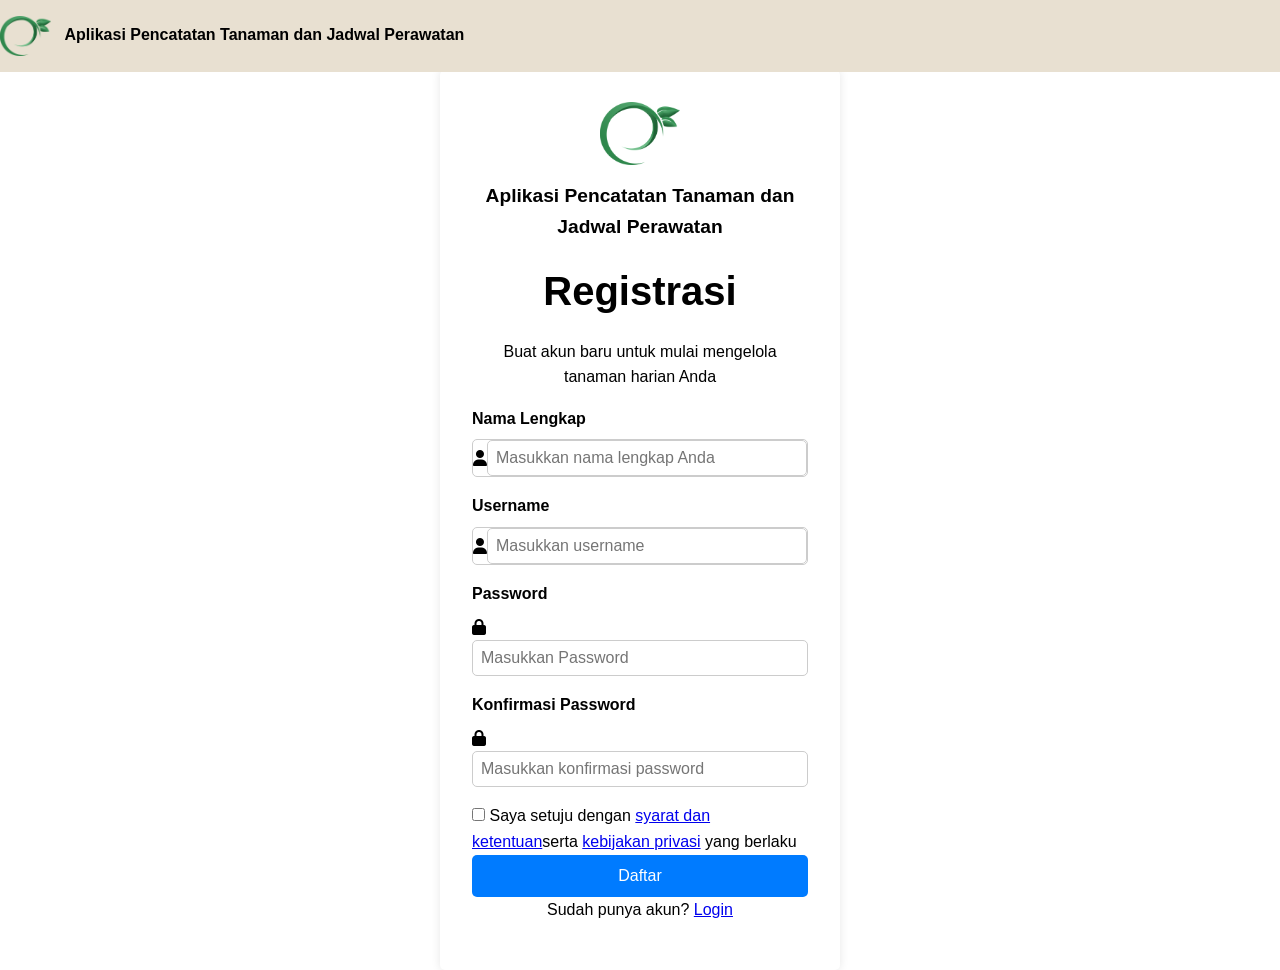
==== index.html @ 8bfcc026 "feat: membuat form registrasi dengan validasi input" ====
<!DOCTYPE html>
<html lang="en">

<head>
    <meta charset="UTF-8">
    <meta name="viewport" content="width=device-width, initial-scale=1.0">
    <title>Registrasi</title>
    <link rel="stylesheet" href="https://cdnjs.cloudflare.com/ajax/libs/font-awesome/6.4.0/css/all.min.css">
    <link rel="stylesheet" href="css/style.css">
</head>

<body>
    <nav class="navbar">
        <div class="container">
            <div class="logo">
                <img src="logo.png" alt="Logo">
                Aplikasi Pencatatan Tanaman dan Jadwal Perawatan
            </div>
        </div>
    </nav>
    <div class="form-container">
        <div class="logo"></div>
        <img src="logo.png" alt="Logo">
        <h3>Aplikasi Pencatatan Tanaman dan Jadwal Perawatan</h3>
        <h1>Registrasi</h1>
        <p>Buat akun baru untuk mulai mengelola tanaman harian Anda</p>
        <form id="registrationFrom">
            <div class="form-group">
                <label for="name">Nama Lengkap</label>
                <div class="input-box">
                    <i class="fas fa-user"></i>
                    <input type="text" id="name" name="name" placeholder="Masukkan nama lengkap Anda" required>
                </div>
                <div class="error-message" id="nameError">Nama tidak boleh kosong</div>
            </div>
            <div class="form-group">
                <label for="username">Username</label>
                <div class="input-box">
                    <i class="fas fa-user"></i>
                    <input type="text" id="username" name="username" placeholder="Masukkan username" required>
                </div>
                <div class="error-message" id="usernameError">Username tidak boleh kosong</div>
            </div>
            <div class="form-group">
                <label for="email">Password</label>
                <span class="icon-box"><i class="fa-solid fa-lock"></i></span>
                <input type="email" id="email" name="email" placeholder="Masukkan Password" required>
                <div class="error-message" id="emailError">Password tidak boleh kosong</div>
            </div>
            <div class="form-group">
                <label for="password">Konfirmasi Password</label>
                <span class="icon-box"><i class="fa-solid fa-lock"></i></span>
                <input type="password" id="password" name="password" placeholder="Masukkan konfirmasi password"
                    required>
                <div class="error-message" id="passwordError">password tidak valid</div>
        </form>
    </div>
    <div class="terms-group">
        <input type="checkbox" id="terms" name="terms" required>
        <label for="terms">Saya setuju dengan <a href="#">syarat dan ketentuan</a>serta <a href="#">kebijakan
                privasi</a></label>
        yang berlaku
        <div class="error-message" id="termsError">Anda harus menyetujui syarat dan ketentuan serta kebijakan privasi
        </div>
    </div>
    <button type="submit" class="btn-daftar" id="registerButton">Daftar</button>
    <p>Sudah punya akun? <a href="login.html">Login</a></p>
</body>

</html>
---- css/style.css ----
* {
    margin: 0;
    padding: 0;
    box-sizing: border-box;
}
body {
    font-family: Arial, sans-serif;
    line-height: 1.6;
}
body {
    padding-top: 70px;
}
.navbar {
    background-color: #E8E0D1;
    color: #fff;
    padding: 1rem 0;
    position: fixed;
    top: 0;
    width: 100%;
    z-index: 1000;
}
.navbar container {
    display: flex;
    justify-content: space-between;
    align-items: center;
    max-width: 1200px;
    margin: 0 auto;
    padding: 0 1rem;
}
.navbar .logo {
    font-size: 1.rem;
    font-weight: bold;
    color: black;
    text-decoration: none;
}
.logo img {
    height: 40px;
    vertical-align: middle;
    margin-right: 10px;
}
.form-container {
    max-width: 400px;
    margin: 0 auto;
    padding: 2rem;
    background-color: #fff;
    border-radius: 5px;
    box-shadow: 0 0 10px rgba(0, 0, 0, 0.1);
}
.form-container img {
    display: block;
    width: 80px;        
    height: auto;
    margin: 0 auto 1rem; 
}
.form-container h3 {
    text-align: center;
    margin-bottom: 1rem;
    font-size: 1.2rem;
    font-weight: bold;
}
.form-container h1 {
    text-align: center;
    margin-bottom: 1rem;
    font-size: 2.5rem;
    font-weight: bold;
}
.form-container p {
    text-align: center;
    margin-bottom: 1rem;
}
.form-group {
    margin-bottom: 1rem;
    position: relative;
}
.form-group label {
    display: block;
    margin-bottom: 0.5rem;
    font-weight: bold;
}
.form-group input {
    width: 100%;
    padding: 0.5rem;
    border: 1px solid #ccc;
    border-radius: 5px;
    font-size: 1rem;
}
.form-group .input-box {
    display: flex;
    align-items: center;
    border: 1px solid #ccc;
    border-radius: 5px;
    background-color: #fff;
    overflow: hidden; 
}
.form-group:focus {
    border-color: #007BFF;
    outline: none;
}
.error-message {
    color: red;
    font-size: 0.875rem;
    margin-top: 0.25rem;
    display: none;
}
.btn-daftar {
    width: 100%;
    padding: 0.75rem;
    background-color: #007BFF;
    color: #fff;
    border: none;
    border-radius: 5px;
    font-size: 1rem;
    cursor: pointer;
}
.btn-daftar:hover {
    background-color: #0056b3;
}
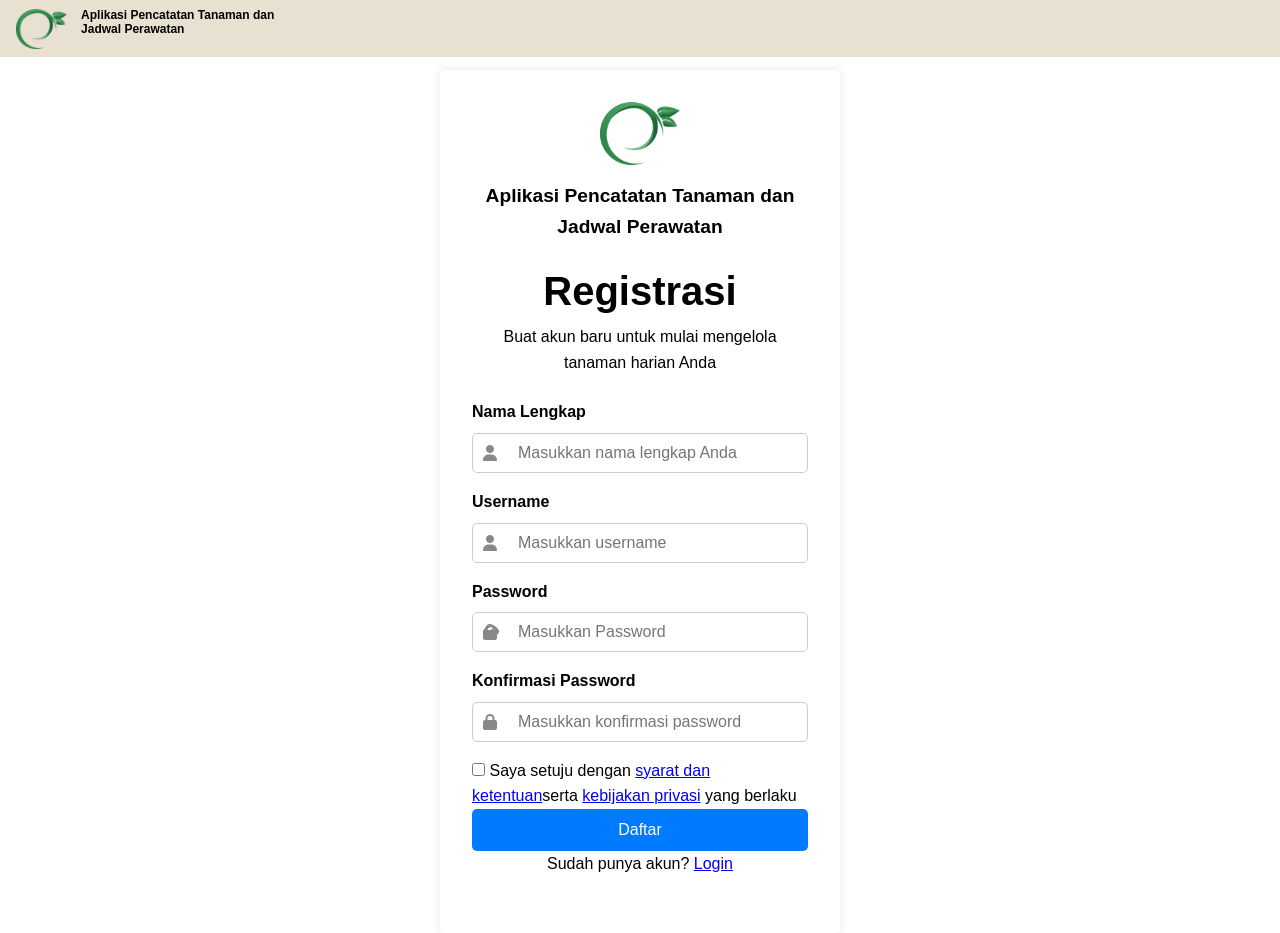
==== commit 1918ecef: "Menambahkan halaman dashboard, grafik, dan tabel aktivitas tanaman" ====
--- a/index.html
+++ b/index.html
@@ -14,7 +14,8 @@
         <div class="container">
             <div class="logo">
                 <img src="logo.png" alt="Logo">
-                Aplikasi Pencatatan Tanaman dan Jadwal Perawatan
+                <a class="navbar-brand" href="#"><b>Aplikasi Pencatatan Tanaman dan
+                        <br> Jadwal Perawatan</b></a>
             </div>
         </div>
     </nav>
@@ -43,28 +44,36 @@
             </div>
             <div class="form-group">
                 <label for="email">Password</label>
-                <span class="icon-box"><i class="fa-solid fa-lock"></i></span>
-                <input type="email" id="email" name="email" placeholder="Masukkan Password" required>
-                <div class="error-message" id="emailError">Password tidak boleh kosong</div>
+                <div class="input-box">
+                    <i class="fas fa-lock"></i>
+                    <input type="password" id="password" name="password" placeholder="Masukkan Password" required>
+                    <i class="fas fa-eye toggle-password" id="togglePassword"></i>
+                </div>
+                <div class="error-message" id="passwordError">Password tidak boleh kosong</div>
             </div>
             <div class="form-group">
-                <label for="password">Konfirmasi Password</label>
-                <span class="icon-box"><i class="fa-solid fa-lock"></i></span>
-                <input type="password" id="password" name="password" placeholder="Masukkan konfirmasi password"
-                    required>
-                <div class="error-message" id="passwordError">password tidak valid</div>
+                <label for="confirmPassword">Konfirmasi Password</label>
+                <div class="input-box">
+                    <i class="fas fa-lock"></i>
+                    <input type="password" id="confirmPassword" name="confirmPassword"
+                        placeholder="Masukkan konfirmasi password" required>
+                </div>
+                <div class="error-message" id="confirmPasswordError">password tidak valid</div>
+            </div>
         </form>
+
+        <div class="terms-group">
+            <input type="checkbox" id="terms" name="terms" required>
+            <label for="terms">Saya setuju dengan <a href="#">syarat dan ketentuan</a>serta <a href="#">kebijakan
+                    privasi</a></label>
+            yang berlaku
+            <div class="error-message" id="termsError">Anda harus menyetujui syarat dan ketentuan serta kebijakan
+                privasi
+            </div>
+        </div>
+        <button type="submit" class="btn-daftar" id="registerButton">Daftar</button>
+        <p>Sudah punya akun? <a href="login.html">Login</a></p>
     </div>
-    <div class="terms-group">
-        <input type="checkbox" id="terms" name="terms" required>
-        <label for="terms">Saya setuju dengan <a href="#">syarat dan ketentuan</a>serta <a href="#">kebijakan
-                privasi</a></label>
-        yang berlaku
-        <div class="error-message" id="termsError">Anda harus menyetujui syarat dan ketentuan serta kebijakan privasi
-        </div>
-    </div>
-    <button type="submit" class="btn-daftar" id="registerButton">Daftar</button>
-    <p>Sudah punya akun? <a href="login.html">Login</a></p>
 </body>
 
 </html>
--- a/css/style.css
+++ b/css/style.css
@@ -13,7 +13,7 @@
 .navbar {
     background-color: #E8E0D1;
     color: #fff;
-    padding: 1rem 0;
+    padding: 0.5rem 1rem;
     position: fixed;
     top: 0;
     width: 100%;
@@ -32,6 +32,15 @@
     font-weight: bold;
     color: black;
     text-decoration: none;
+}
+.navbar-brand {
+    font-size: 12px;
+    font-weight: bold;
+    color: black;
+    text-decoration: none;
+    max-width: 250px;
+    display: inline-block;
+    line-height: 1.2;
 }
 .logo img {
     height: 40px;
@@ -54,19 +63,19 @@
 }
 .form-container h3 {
     text-align: center;
-    margin-bottom: 1rem;
+    margin-bottom: 1.0rem;
     font-size: 1.2rem;
     font-weight: bold;
 }
 .form-container h1 {
     text-align: center;
-    margin-bottom: 1rem;
+    margin-bottom: 0.1rem;
     font-size: 2.5rem;
     font-weight: bold;
 }
 .form-container p {
     text-align: center;
-    margin-bottom: 1rem;
+    margin-bottom: 1.5rem;
 }
 .form-group {
     margin-bottom: 1rem;
@@ -79,18 +88,38 @@
 }
 .form-group input {
     width: 100%;
-    padding: 0.5rem;
-    border: 1px solid #ccc;
+    padding: 10px 10px;
+    border: none;
     border-radius: 5px;
     font-size: 1rem;
+    background: transparent;
 }
 .form-group .input-box {
+    position: relative;
     display: flex;
     align-items: center;
     border: 1px solid #ccc;
     border-radius: 5px;
     background-color: #fff;
     overflow: hidden; 
+    padding-left: 35px;
+}
+.form-group .input-box i {
+    position: absolute;
+    left: 10px;
+    color: #888;
+    font-size: 1rem;
+}
+.form-group .input-box .toggle-password {
+    position: absolute;
+    cursor: pointer;
+    color: #888;
+    margin-left: auto;
+    margin-right: 5px;
+    font-size: 0.9rem;
+}
+.form-group .input-box .toggle-password:hover {
+    color: #333;
 }
 .form-group:focus {
     border-color: #007BFF;
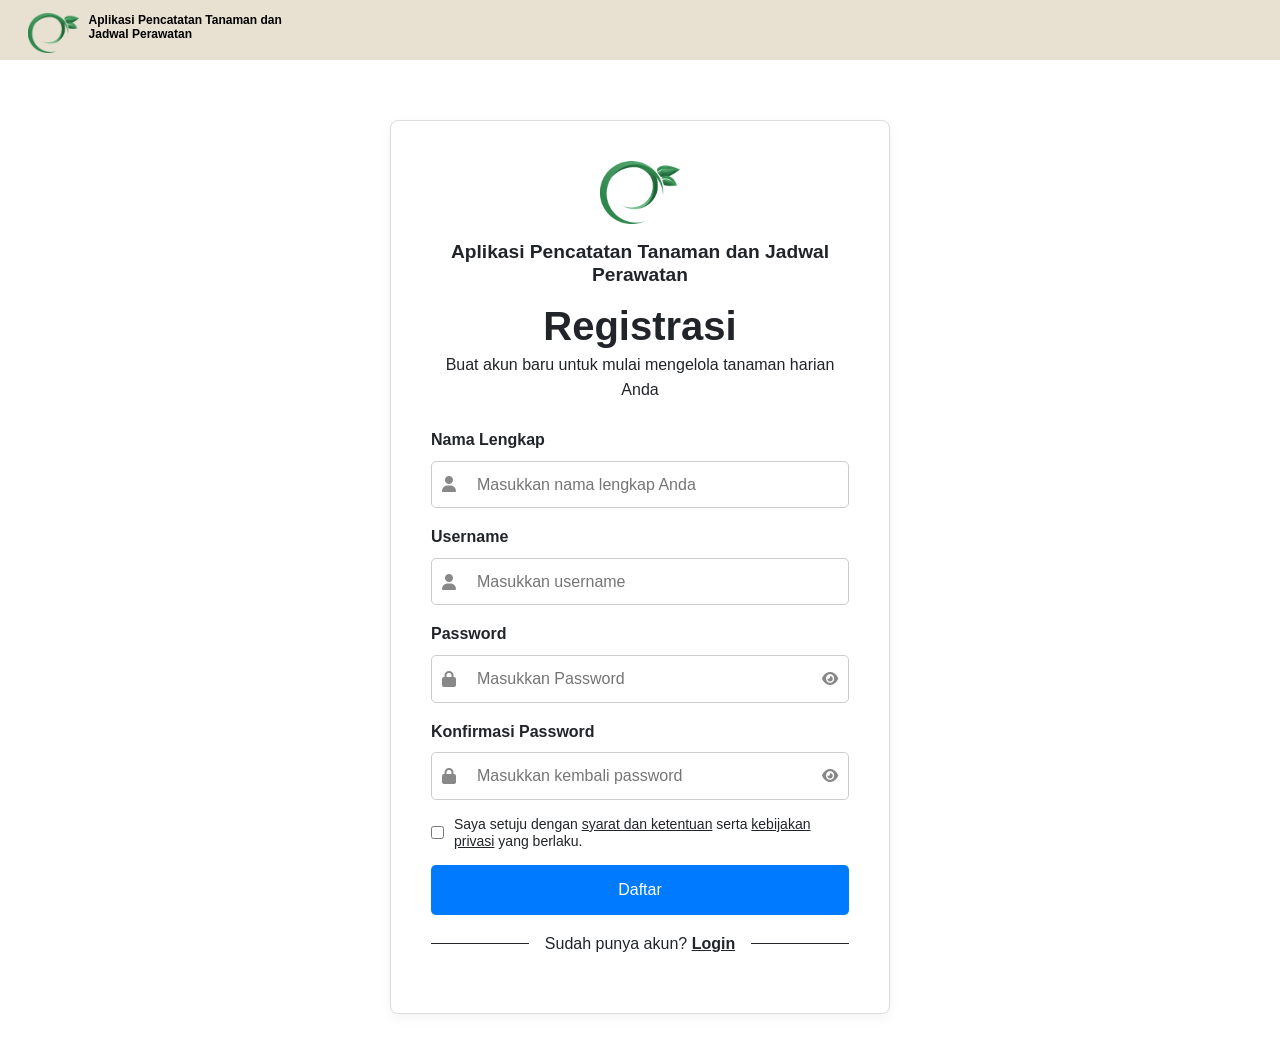
==== commit 1933879b: "style: memperbaiki navigasi halaman registrasi serta sidebar dashboard dan riwayat" ====
--- a/index.html
+++ b/index.html
@@ -5,18 +5,22 @@
     <meta charset="UTF-8">
     <meta name="viewport" content="width=device-width, initial-scale=1.0">
     <title>Registrasi</title>
+    <link href="https://cdn.jsdelivr.net/npm/bootstrap@5.3.3/dist/css/bootstrap.min.css" rel="stylesheet">
     <link rel="stylesheet" href="https://cdnjs.cloudflare.com/ajax/libs/font-awesome/6.4.0/css/all.min.css">
     <link rel="stylesheet" href="css/style.css">
 </head>
 
 <body>
     <nav class="navbar">
-        <div class="container">
-            <div class="logo">
-                <img src="logo.png" alt="Logo">
-                <a class="navbar-brand" href="#"><b>Aplikasi Pencatatan Tanaman dan
-                        <br> Jadwal Perawatan</b></a>
-            </div>
+        <div class="container ms-0 align-items-center">
+            <a class="navbar-brand d-flex" href="#">
+                <div class="logo">
+                    <img src="logo.png" alt="Logo">
+                </div>
+                <b>Aplikasi
+                    Pencatatan Tanaman dan
+                    <br> Jadwal Perawatan</b>
+            </a>
         </div>
     </nav>
     <div class="form-container">
@@ -56,24 +60,37 @@
                 <div class="input-box">
                     <i class="fas fa-lock"></i>
                     <input type="password" id="confirmPassword" name="confirmPassword"
-                        placeholder="Masukkan konfirmasi password" required>
+                        placeholder="Masukkan kembali password" required>
+                    <i class="fas fa-eye toggle-password" id="toggleConfirmPassword"></i>
                 </div>
                 <div class="error-message" id="confirmPasswordError">password tidak valid</div>
             </div>
         </form>
 
         <div class="terms-group">
-            <input type="checkbox" id="terms" name="terms" required>
-            <label for="terms">Saya setuju dengan <a href="#">syarat dan ketentuan</a>serta <a href="#">kebijakan
-                    privasi</a></label>
-            yang berlaku
-            <div class="error-message" id="termsError">Anda harus menyetujui syarat dan ketentuan serta kebijakan
-                privasi
+            <div class="d-flex mb-3">
+                <input type="checkbox" id="terms" name="terms" required>
+                <div class="checkmark">
+                    <label for="terms">Saya setuju dengan <a href="#" class="text-dark">syarat dan ketentuan</a>
+                        serta <a href="#" class="text-dark">kebijakan
+                            privasi</a> yang berlaku.</label>
+                    <div class="error-message" id="termsError">Anda harus menyetujui syarat dan ketentuan serta
+                        kebijakan
+                        privasi
+                    </div>
+                </div>
+            </div>
+            <button type="submit" class="btn-daftar" id="registerButton">Daftar</button>
+            <div class="d-flex align-items-center my-3">
+                <div class="flex-grow-1 border-bottom border-dark"></div>
+                <span class="px-3">Sudah punya akun? <a href="#" class="fw-bold text-dark">Login</a></span>
+                <div class="flex-grow-1 border-bottom border-dark"></div>
             </div>
         </div>
-        <button type="submit" class="btn-daftar" id="registerButton">Daftar</button>
-        <p>Sudah punya akun? <a href="login.html">Login</a></p>
     </div>
+    </div>
+    <script src="https://cdn.jsdelivr.net/npm/bootstrap@5.3.3/dist/js/bootstrap.bundle.min.js"></script>
+    <script src="js/script.js"></script>
 </body>
 
 </html>
--- a/css/style.css
+++ b/css/style.css
@@ -3,97 +3,96 @@
     padding: 0;
     box-sizing: border-box;
 }
+
 body {
     font-family: Arial, sans-serif;
     line-height: 1.6;
+    padding-top: 80px;
+    /* Adjust this value based on the height of your navbar */
 }
-body {
-    padding-top: 70px;
-}
+
 .navbar {
     background-color: #E8E0D1;
-    color: #fff;
     padding: 0.5rem 1rem;
     position: fixed;
     top: 0;
     width: 100%;
     z-index: 1000;
+    height: 60px;
 }
-.navbar container {
-    display: flex;
-    justify-content: space-between;
-    align-items: center;
-    max-width: 1200px;
-    margin: 0 auto;
-    padding: 0 1rem;
-}
-.navbar .logo {
-    font-size: 1.rem;
-    font-weight: bold;
-    color: black;
-    text-decoration: none;
-}
+
 .navbar-brand {
     font-size: 12px;
-    font-weight: bold;
     color: black;
     text-decoration: none;
     max-width: 250px;
     display: inline-block;
     line-height: 1.2;
 }
+
 .logo img {
     height: 40px;
     vertical-align: middle;
     margin-right: 10px;
+    margin-left: auto;
 }
+
 .form-container {
-    max-width: 400px;
-    margin: 0 auto;
-    padding: 2rem;
-    background-color: #fff;
-    border-radius: 5px;
-    box-shadow: 0 0 10px rgba(0, 0, 0, 0.1);
+    max-width: 500px;
+    margin: 40px auto;
+    padding: 40px;
+    background-color: #ffffff;
+    border: 1px solid #ddd;
+    border-radius: 8px;
+    box-shadow: 0 4px 12px rgba(0, 0, 0, 0.05);
+
 }
+
 .form-container img {
     display: block;
-    width: 80px;        
+    width: 80px;
     height: auto;
-    margin: 0 auto 1rem; 
+    margin: 0 auto 1rem;
 }
+
 .form-container h3 {
     text-align: center;
     margin-bottom: 1.0rem;
     font-size: 1.2rem;
     font-weight: bold;
 }
+
 .form-container h1 {
     text-align: center;
     margin-bottom: 0.1rem;
     font-size: 2.5rem;
     font-weight: bold;
 }
+
 .form-container p {
     text-align: center;
     margin-bottom: 1.5rem;
 }
+
 .form-group {
     margin-bottom: 1rem;
     position: relative;
 }
+
 .form-group label {
     display: block;
     margin-bottom: 0.5rem;
     font-weight: bold;
 }
+
 .form-group input {
     width: 100%;
     padding: 10px 10px;
     border: none;
-    border-radius: 5px;
     font-size: 1rem;
     background: transparent;
 }
+
 .form-group .input-box {
     position: relative;
     display: flex;
@@ -101,36 +100,57 @@
     border: 1px solid #ccc;
     border-radius: 5px;
     background-color: #fff;
-    overflow: hidden; 
+    overflow: hidden;
     padding-left: 35px;
 }
+
+.form-group .input-box input {
+    border: none;
+    outline: none;
+    width: 100%;
+    background: transparent;
+}
+
 .form-group .input-box i {
     position: absolute;
     left: 10px;
     color: #888;
     font-size: 1rem;
 }
+
 .form-group .input-box .toggle-password {
-    position: absolute;
+    position: relative;
     cursor: pointer;
     color: #888;
-    margin-left: auto;
-    margin-right: 5px;
+    margin-left: 1px;
     font-size: 0.9rem;
+    right: 10px;
+    left: auto;
+    z-index: 2;
 }
+
 .form-group .input-box .toggle-password:hover {
     color: #333;
 }
-.form-group:focus {
+
+.form-group .input-box:focus-within {
     border-color: #007BFF;
-    outline: none;
+    box-shadow: 0 0 0 0.2rem rgba(0, 123, 255, 0.25);
+    /* Opsional: efek bayangan glow seperti Bootstrap */
 }
+
 .error-message {
     color: red;
     font-size: 0.875rem;
     margin-top: 0.25rem;
     display: none;
 }
+
+.trms-group {
+    display: flex;
+    align-items: center;
+}
+
 .btn-daftar {
     width: 100%;
     padding: 0.75rem;
@@ -138,9 +158,16 @@
     color: #fff;
     border: none;
     border-radius: 5px;
-    font-size: 1rem;
     cursor: pointer;
 }
+
+.checkmark {
+    margin-right: 5px;
+    line-height: 1.2;
+    margin-left: 10px;
+    font-size: 14px;
+}
+
 .btn-daftar:hover {
     background-color: #0056b3;
 }
